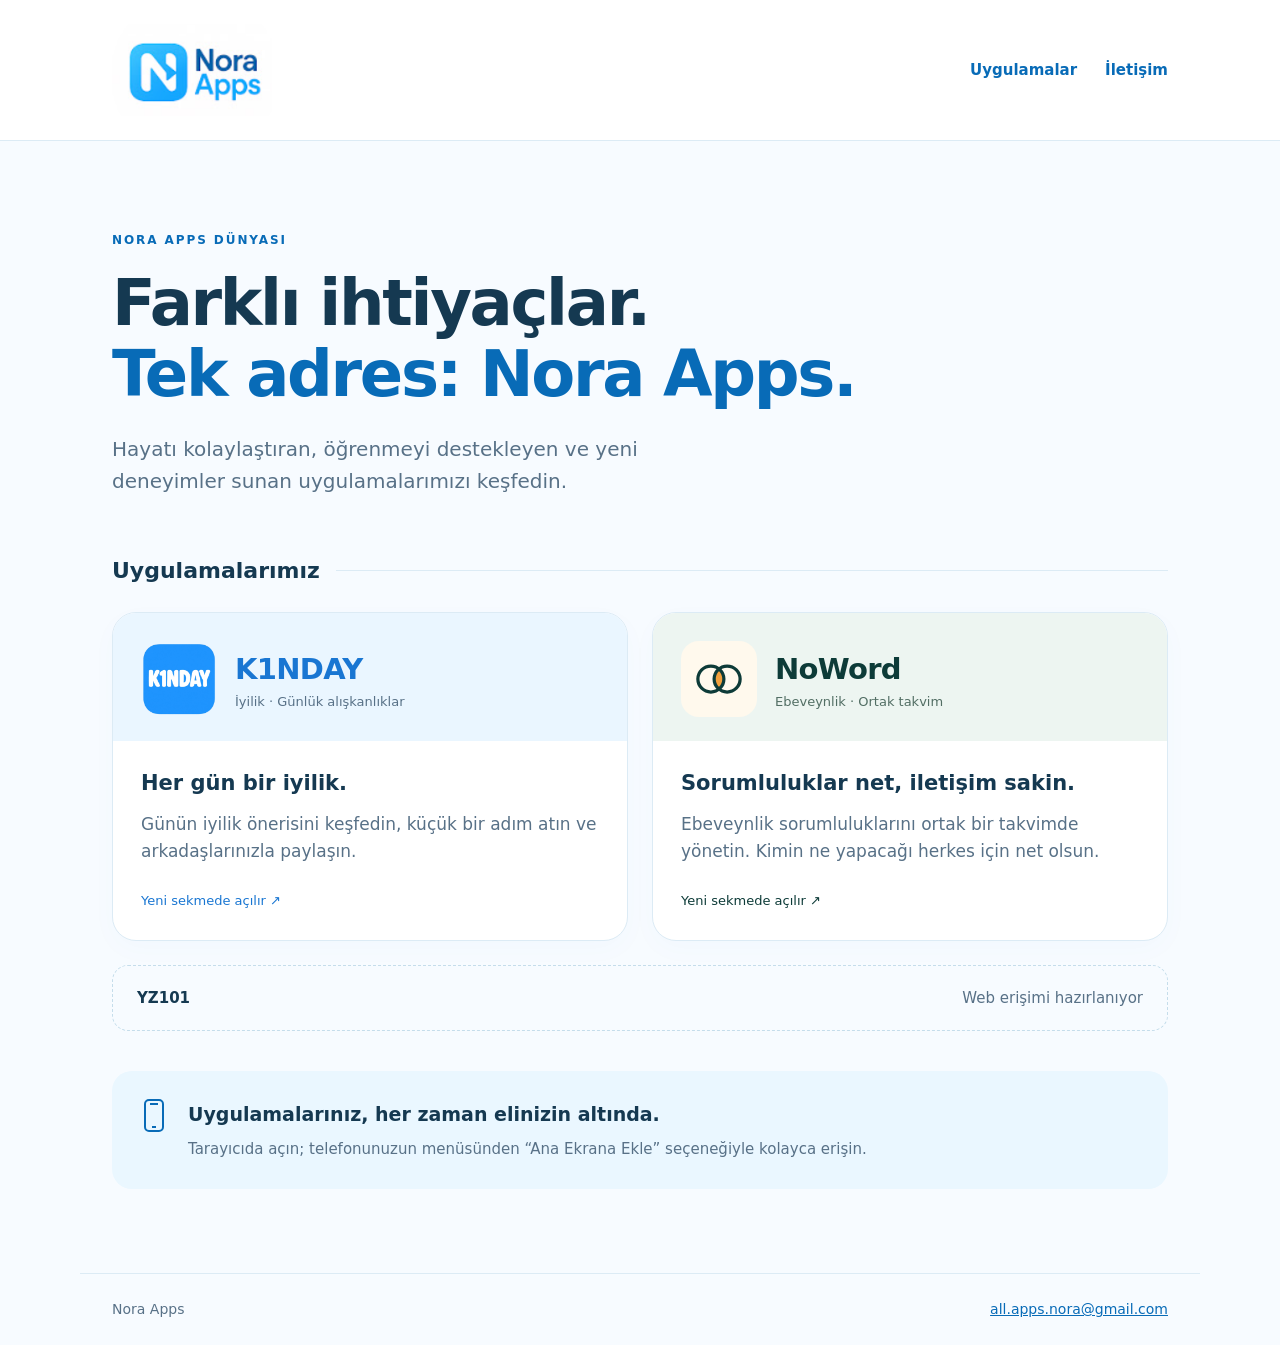
==== portal/index.html @ a81c7e4d "Add Nora Apps portal and gated Firebase Hosting deployment" ====
<!doctype html>
<html lang="tr"><head><meta charset="utf-8"><meta name="viewport" content="width=device-width,initial-scale=1"><title>Nora Apps — Uygulamalarımız</title><meta name="description" content="Nora Apps uygulamalarını keşfedin. Farklı ihtiyaçlar için geliştirilen uygulamalar, tek adreste."><meta name="theme-color" content="#0878cc"><link rel="icon" href="assets/nora-apps.png"><style>
:root{--blue:#086bb7;--cyan:#20bcf1;--ink:#153951;--muted:#587187;--border:#dcebf5}*{box-sizing:border-box}body{margin:0;background:#f7fbff;color:var(--ink);font:17px/1.6 system-ui,-apple-system,Segoe UI,sans-serif}a{color:inherit}header{background:white;border-bottom:1px solid var(--border)}.nav,main,footer{max-width:1120px;margin:auto;padding:24px 32px}.nav{display:flex;align-items:center;justify-content:space-between;gap:24px}.brand{display:block;width:160px;height:auto}.navlinks{display:flex;gap:28px;font-size:15px;font-weight:650}.navlinks a{text-decoration:none;color:var(--blue)}.hero{padding:66px 0 44px;max-width:810px}.eyebrow{text-transform:uppercase;letter-spacing:.16em;font-size:12px;font-weight:750;color:var(--blue)}h1{font-size:clamp(38px,5.5vw,64px);line-height:1.1;letter-spacing:-2.3px;margin:18px 0 24px;font-weight:750}h1 span{color:var(--blue)}.hero p{max-width:640px;color:var(--muted);font-size:20px;margin:0}.section-title{display:flex;align-items:center;gap:16px;margin:12px 0 24px}h2{font-size:22px;margin:0}.line{height:1px;background:var(--border);flex:1}.apps{display:grid;grid-template-columns:1fr 1fr;gap:24px}.app{text-decoration:none;cursor:pointer;--app:#1976d2;--wash:#eaf6ff;background:white;border:1px solid var(--border);border-radius:24px;overflow:hidden;display:flex;flex-direction:column;box-shadow:0 8px 28px #0878cc06}.apphead{padding:28px 28px 24px;background:var(--wash);display:flex;gap:18px;align-items:center}.app-logo{width:76px;height:76px;object-fit:contain;border-radius:18px;flex:none}.app h3{margin:0;color:var(--app);font-size:29px;letter-spacing:-.7px}.category{font-size:13px;color:var(--muted)}.appbody{padding:26px 28px 28px;flex:1;display:flex;flex-direction:column}.appbody h4{font-size:21px;margin:0 0 10px}.appbody p{color:var(--muted);margin:0 0 26px}.button{padding:14px 18px;display:flex;justify-content:space-between;gap:18px;align-items:center;background:var(--app);border-radius:12px;color:white;text-decoration:none;font-weight:650;margin-top:auto}.button:hover{filter:brightness(.93)}.noword{--app:#0d3b38;--wash:#edf5f1}.noword .category{color:#526e64}.noword .button{background:#0d3b38}.nwlogo{background:#fff9ed;padding:12px}.pending{margin-top:24px;padding:20px 24px;border:1px dashed #c5ddeb;border-radius:16px;display:flex;justify-content:space-between;gap:16px;flex-wrap:wrap;color:var(--muted);font-size:15px}.pending strong{color:var(--ink)}.guide{margin:40px 0 20px;padding:28px;background:#eaf7ff;border-radius:20px;display:flex;align-items:start;gap:20px}.guide svg{flex:none;color:var(--blue)}.guide h2{font-size:19px;margin-bottom:8px}.guide p{color:var(--muted);margin:0;font-size:15px}footer{display:flex;justify-content:space-between;gap:18px;flex-wrap:wrap;border-top:1px solid var(--border);font-size:14px;color:var(--muted);margin-top:40px}footer a{color:var(--blue)}a:focus-visible{outline:3px solid #19b9ee;outline-offset:5px}@media(max-width:640px){.nav,main,footer{padding:20px}.brand{width:128px}.navlinks{gap:18px;font-size:13px}.hero{padding:40px 0 34px}h1{letter-spacing:-1.5px}.hero p{font-size:18px}.apps{grid-template-columns:1fr}.apphead{padding:24px}.appbody{padding:24px}.guide{padding:22px;gap:14px}.app-logo{width:66px;height:66px}}@media(prefers-reduced-motion:no-preference){.button{transition:filter .15s}}
.app:hover{border-color:var(--app);box-shadow:0 10px 30px #0878cc18}.app:focus-visible{outline:3px solid var(--app);outline-offset:5px}.open-hint{margin-top:auto;font-size:13px;color:var(--app)}@media(prefers-reduced-motion:no-preference){.app{transition:box-shadow .15s,border-color .15s}}
</style></head><body><header><nav class="nav" aria-label="Ana menü"><a href="/" aria-label="Nora Apps ana sayfa"><img class="brand" src="assets/nora-apps.png" alt="Nora Apps"></a><div class="navlinks"><a href="#uygulamalar">Uygulamalar</a><a href="mailto:all.apps.nora@gmail.com">İletişim</a></div></nav></header><main><section class="hero"><div class="eyebrow">Nora Apps dünyası</div><h1>Farklı ihtiyaçlar.<br><span>Tek adres: Nora Apps.</span></h1><p>Hayatı kolaylaştıran, öğrenmeyi destekleyen ve yeni deneyimler sunan uygulamalarımızı keşfedin.</p></section><div class="section-title" id="uygulamalar"><h2>Uygulamalarımız</h2><span class="line" aria-hidden="true"></span></div><section class="apps" aria-label="Uygulama listesi"><a class="app" href="https://k1nday.web.app/" target="_blank" rel="noopener noreferrer" aria-label="K1NDAY — yeni sekmede açılır"><div class="apphead"><img class="app-logo" src="assets/k1nday.png" alt="K1NDAY logosu"><div><h3>K1NDAY</h3><div class="category">İyilik · Günlük alışkanlıklar</div></div></div><div class="appbody"><h4>Her gün bir iyilik.</h4><p>Günün iyilik önerisini keşfedin, küçük bir adım atın ve arkadaşlarınızla paylaşın.</p><span class="open-hint" aria-hidden="true">Yeni sekmede açılır ↗</span></div></a><a class="app noword" href="https://allappsnora.github.io/noword-site/app/" target="_blank" rel="noopener noreferrer" aria-label="NoWord — yeni sekmede açılır"><div class="apphead"><svg class="app-logo nwlogo" viewBox="0 0 32 22" fill="none" stroke="#0d3b38" stroke-width="2" role="img" aria-label="NoWord logosu"><path d="M16 4.76A8 8 0 0 1 16 17.24A8 8 0 0 1 16 4.76Z" fill="#f2a03d" stroke="none"/><circle cx="11" cy="11" r="8"/><circle cx="21" cy="11" r="8"/></svg><div><h3>NoWord</h3><div class="category">Ebeveynlik · Ortak takvim</div></div></div><div class="appbody"><h4>Sorumluluklar net, iletişim sakin.</h4><p>Ebeveynlik sorumluluklarını ortak bir takvimde yönetin. Kimin ne yapacağı herkes için net olsun.</p><span class="open-hint" aria-hidden="true">Yeni sekmede açılır ↗</span></div></a></section><div class="pending"><strong>YZ101</strong><span>Web erişimi hazırlanıyor</span></div><aside class="guide"><svg width="28" height="34" viewBox="0 0 28 34" fill="none" stroke="currentColor" stroke-width="2" aria-hidden="true"><rect x="5" y="1" width="18" height="31" rx="4"/><path d="M10 5h8M12 28h4"/></svg><div><h2>Uygulamalarınız, her zaman elinizin altında.</h2><p>Tarayıcıda açın; telefonunuzun menüsünden “Ana Ekrana Ekle” seçeneğiyle kolayca erişin.</p></div></aside></main><footer><span>Nora Apps</span><a href="mailto:all.apps.nora@gmail.com">all.apps.nora@gmail.com</a></footer></body></html>
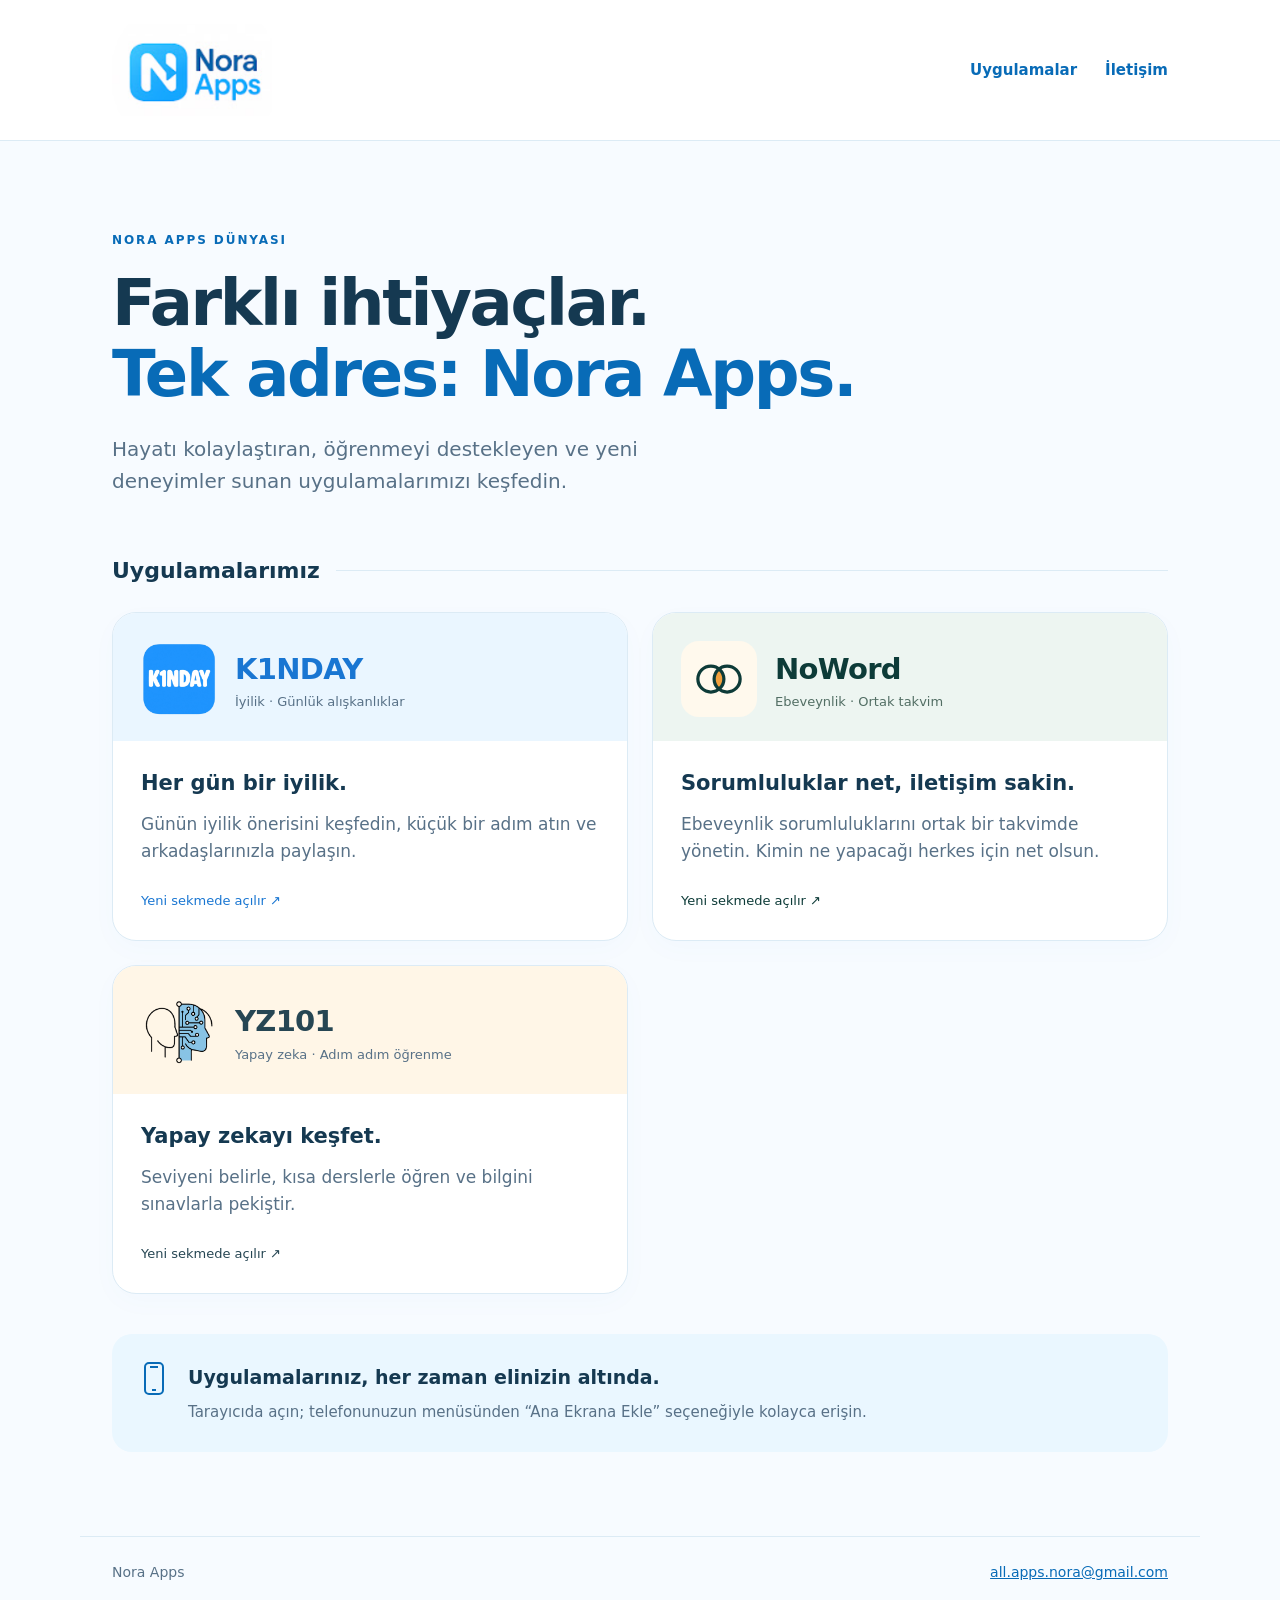
==== commit 0e2806b3: "Publish YZ101 web app and add branded Nora Apps card" ====
--- a/portal/index.html
+++ b/portal/index.html
@@ -2,4 +2,4 @@
 <html lang="tr"><head><meta charset="utf-8"><meta name="viewport" content="width=device-width,initial-scale=1"><title>Nora Apps — Uygulamalarımız</title><meta name="description" content="Nora Apps uygulamalarını keşfedin. Farklı ihtiyaçlar için geliştirilen uygulamalar, tek adreste."><meta name="theme-color" content="#0878cc"><link rel="icon" href="assets/nora-apps.png"><style>
 :root{--blue:#086bb7;--cyan:#20bcf1;--ink:#153951;--muted:#587187;--border:#dcebf5}*{box-sizing:border-box}body{margin:0;background:#f7fbff;color:var(--ink);font:17px/1.6 system-ui,-apple-system,Segoe UI,sans-serif}a{color:inherit}header{background:white;border-bottom:1px solid var(--border)}.nav,main,footer{max-width:1120px;margin:auto;padding:24px 32px}.nav{display:flex;align-items:center;justify-content:space-between;gap:24px}.brand{display:block;width:160px;height:auto}.navlinks{display:flex;gap:28px;font-size:15px;font-weight:650}.navlinks a{text-decoration:none;color:var(--blue)}.hero{padding:66px 0 44px;max-width:810px}.eyebrow{text-transform:uppercase;letter-spacing:.16em;font-size:12px;font-weight:750;color:var(--blue)}h1{font-size:clamp(38px,5.5vw,64px);line-height:1.1;letter-spacing:-2.3px;margin:18px 0 24px;font-weight:750}h1 span{color:var(--blue)}.hero p{max-width:640px;color:var(--muted);font-size:20px;margin:0}.section-title{display:flex;align-items:center;gap:16px;margin:12px 0 24px}h2{font-size:22px;margin:0}.line{height:1px;background:var(--border);flex:1}.apps{display:grid;grid-template-columns:1fr 1fr;gap:24px}.app{text-decoration:none;cursor:pointer;--app:#1976d2;--wash:#eaf6ff;background:white;border:1px solid var(--border);border-radius:24px;overflow:hidden;display:flex;flex-direction:column;box-shadow:0 8px 28px #0878cc06}.apphead{padding:28px 28px 24px;background:var(--wash);display:flex;gap:18px;align-items:center}.app-logo{width:76px;height:76px;object-fit:contain;border-radius:18px;flex:none}.app h3{margin:0;color:var(--app);font-size:29px;letter-spacing:-.7px}.category{font-size:13px;color:var(--muted)}.appbody{padding:26px 28px 28px;flex:1;display:flex;flex-direction:column}.appbody h4{font-size:21px;margin:0 0 10px}.appbody p{color:var(--muted);margin:0 0 26px}.button{padding:14px 18px;display:flex;justify-content:space-between;gap:18px;align-items:center;background:var(--app);border-radius:12px;color:white;text-decoration:none;font-weight:650;margin-top:auto}.button:hover{filter:brightness(.93)}.noword{--app:#0d3b38;--wash:#edf5f1}.noword .category{color:#526e64}.noword .button{background:#0d3b38}.nwlogo{background:#fff9ed;padding:12px}.pending{margin-top:24px;padding:20px 24px;border:1px dashed #c5ddeb;border-radius:16px;display:flex;justify-content:space-between;gap:16px;flex-wrap:wrap;color:var(--muted);font-size:15px}.pending strong{color:var(--ink)}.guide{margin:40px 0 20px;padding:28px;background:#eaf7ff;border-radius:20px;display:flex;align-items:start;gap:20px}.guide svg{flex:none;color:var(--blue)}.guide h2{font-size:19px;margin-bottom:8px}.guide p{color:var(--muted);margin:0;font-size:15px}footer{display:flex;justify-content:space-between;gap:18px;flex-wrap:wrap;border-top:1px solid var(--border);font-size:14px;color:var(--muted);margin-top:40px}footer a{color:var(--blue)}a:focus-visible{outline:3px solid #19b9ee;outline-offset:5px}@media(max-width:640px){.nav,main,footer{padding:20px}.brand{width:128px}.navlinks{gap:18px;font-size:13px}.hero{padding:40px 0 34px}h1{letter-spacing:-1.5px}.hero p{font-size:18px}.apps{grid-template-columns:1fr}.apphead{padding:24px}.appbody{padding:24px}.guide{padding:22px;gap:14px}.app-logo{width:66px;height:66px}}@media(prefers-reduced-motion:no-preference){.button{transition:filter .15s}}
 .app:hover{border-color:var(--app);box-shadow:0 10px 30px #0878cc18}.app:focus-visible{outline:3px solid var(--app);outline-offset:5px}.open-hint{margin-top:auto;font-size:13px;color:var(--app)}@media(prefers-reduced-motion:no-preference){.app{transition:box-shadow .15s,border-color .15s}}
-</style></head><body><header><nav class="nav" aria-label="Ana menü"><a href="/" aria-label="Nora Apps ana sayfa"><img class="brand" src="assets/nora-apps.png" alt="Nora Apps"></a><div class="navlinks"><a href="#uygulamalar">Uygulamalar</a><a href="mailto:all.apps.nora@gmail.com">İletişim</a></div></nav></header><main><section class="hero"><div class="eyebrow">Nora Apps dünyası</div><h1>Farklı ihtiyaçlar.<br><span>Tek adres: Nora Apps.</span></h1><p>Hayatı kolaylaştıran, öğrenmeyi destekleyen ve yeni deneyimler sunan uygulamalarımızı keşfedin.</p></section><div class="section-title" id="uygulamalar"><h2>Uygulamalarımız</h2><span class="line" aria-hidden="true"></span></div><section class="apps" aria-label="Uygulama listesi"><a class="app" href="https://k1nday.web.app/" target="_blank" rel="noopener noreferrer" aria-label="K1NDAY — yeni sekmede açılır"><div class="apphead"><img class="app-logo" src="assets/k1nday.png" alt="K1NDAY logosu"><div><h3>K1NDAY</h3><div class="category">İyilik · Günlük alışkanlıklar</div></div></div><div class="appbody"><h4>Her gün bir iyilik.</h4><p>Günün iyilik önerisini keşfedin, küçük bir adım atın ve arkadaşlarınızla paylaşın.</p><span class="open-hint" aria-hidden="true">Yeni sekmede açılır ↗</span></div></a><a class="app noword" href="https://allappsnora.github.io/noword-site/app/" target="_blank" rel="noopener noreferrer" aria-label="NoWord — yeni sekmede açılır"><div class="apphead"><svg class="app-logo nwlogo" viewBox="0 0 32 22" fill="none" stroke="#0d3b38" stroke-width="2" role="img" aria-label="NoWord logosu"><path d="M16 4.76A8 8 0 0 1 16 17.24A8 8 0 0 1 16 4.76Z" fill="#f2a03d" stroke="none"/><circle cx="11" cy="11" r="8"/><circle cx="21" cy="11" r="8"/></svg><div><h3>NoWord</h3><div class="category">Ebeveynlik · Ortak takvim</div></div></div><div class="appbody"><h4>Sorumluluklar net, iletişim sakin.</h4><p>Ebeveynlik sorumluluklarını ortak bir takvimde yönetin. Kimin ne yapacağı herkes için net olsun.</p><span class="open-hint" aria-hidden="true">Yeni sekmede açılır ↗</span></div></a></section><div class="pending"><strong>YZ101</strong><span>Web erişimi hazırlanıyor</span></div><aside class="guide"><svg width="28" height="34" viewBox="0 0 28 34" fill="none" stroke="currentColor" stroke-width="2" aria-hidden="true"><rect x="5" y="1" width="18" height="31" rx="4"/><path d="M10 5h8M12 28h4"/></svg><div><h2>Uygulamalarınız, her zaman elinizin altında.</h2><p>Tarayıcıda açın; telefonunuzun menüsünden “Ana Ekrana Ekle” seçeneğiyle kolayca erişin.</p></div></aside></main><footer><span>Nora Apps</span><a href="mailto:all.apps.nora@gmail.com">all.apps.nora@gmail.com</a></footer></body></html>
+</style></head><body><header><nav class="nav" aria-label="Ana menü"><a href="/" aria-label="Nora Apps ana sayfa"><img class="brand" src="assets/nora-apps.png" alt="Nora Apps"></a><div class="navlinks"><a href="#uygulamalar">Uygulamalar</a><a href="mailto:all.apps.nora@gmail.com">İletişim</a></div></nav></header><main><section class="hero"><div class="eyebrow">Nora Apps dünyası</div><h1>Farklı ihtiyaçlar.<br><span>Tek adres: Nora Apps.</span></h1><p>Hayatı kolaylaştıran, öğrenmeyi destekleyen ve yeni deneyimler sunan uygulamalarımızı keşfedin.</p></section><div class="section-title" id="uygulamalar"><h2>Uygulamalarımız</h2><span class="line" aria-hidden="true"></span></div><section class="apps" aria-label="Uygulama listesi"><a class="app" href="https://k1nday.web.app/" target="_blank" rel="noopener noreferrer" aria-label="K1NDAY — yeni sekmede açılır"><div class="apphead"><img class="app-logo" src="assets/k1nday.png" alt="K1NDAY logosu"><div><h3>K1NDAY</h3><div class="category">İyilik · Günlük alışkanlıklar</div></div></div><div class="appbody"><h4>Her gün bir iyilik.</h4><p>Günün iyilik önerisini keşfedin, küçük bir adım atın ve arkadaşlarınızla paylaşın.</p><span class="open-hint" aria-hidden="true">Yeni sekmede açılır ↗</span></div></a><a class="app noword" href="https://noword.web.app/" target="_blank" rel="noopener noreferrer" aria-label="NoWord — yeni sekmede açılır"><div class="apphead"><svg class="app-logo nwlogo" viewBox="0 0 32 22" fill="none" stroke="#0d3b38" stroke-width="2" role="img" aria-label="NoWord logosu"><path d="M16 4.76A8 8 0 0 1 16 17.24A8 8 0 0 1 16 4.76Z" fill="#f2a03d" stroke="none"/><circle cx="11" cy="11" r="8"/><circle cx="21" cy="11" r="8"/></svg><div><h3>NoWord</h3><div class="category">Ebeveynlik · Ortak takvim</div></div></div><div class="appbody"><h4>Sorumluluklar net, iletişim sakin.</h4><p>Ebeveynlik sorumluluklarını ortak bir takvimde yönetin. Kimin ne yapacağı herkes için net olsun.</p><span class="open-hint" aria-hidden="true">Yeni sekmede açılır ↗</span></div></a><a class="app" style="--app:#264653;--wash:#fff6e7" href="https://noraapps.web.app/yz101/" target="_blank" rel="noopener noreferrer" aria-label="YZ101 — yeni sekmede açılır"><div class="apphead"><img class="app-logo" src="yz101/logo.png" alt="YZ101 logosu"><div><h3>YZ101</h3><div class="category">Yapay zeka · Adım adım öğrenme</div></div></div><div class="appbody"><h4>Yapay zekayı keşfet.</h4><p>Seviyeni belirle, kısa derslerle öğren ve bilgini sınavlarla pekiştir.</p><span class="open-hint" aria-hidden="true">Yeni sekmede açılır ↗</span></div></a></section><aside class="guide"><svg width="28" height="34" viewBox="0 0 28 34" fill="none" stroke="currentColor" stroke-width="2" aria-hidden="true"><rect x="5" y="1" width="18" height="31" rx="4"/><path d="M10 5h8M12 28h4"/></svg><div><h2>Uygulamalarınız, her zaman elinizin altında.</h2><p>Tarayıcıda açın; telefonunuzun menüsünden “Ana Ekrana Ekle” seçeneğiyle kolayca erişin.</p></div></aside></main><footer><span>Nora Apps</span><a href="mailto:all.apps.nora@gmail.com">all.apps.nora@gmail.com</a></footer></body></html>
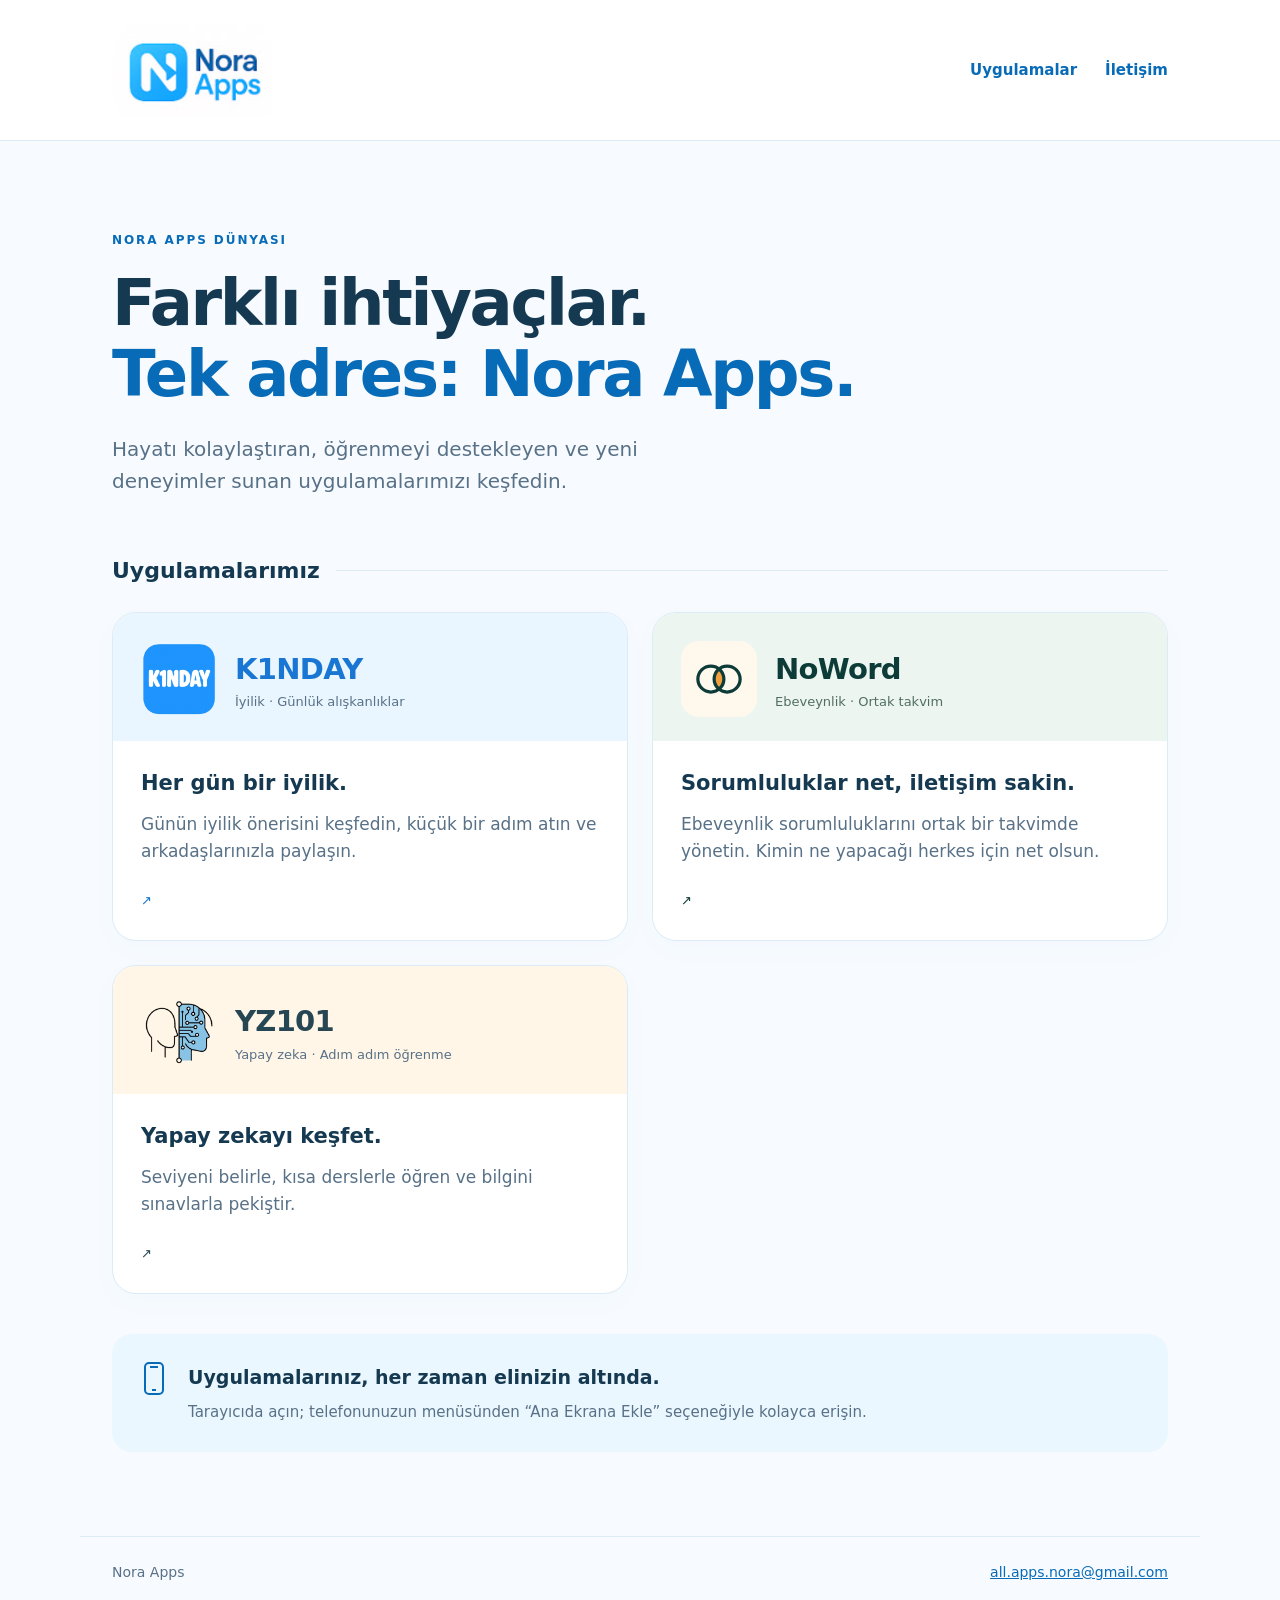
==== commit 6ba1c559: "Simplify app cards and add Nora Apps recovery email design" ====
--- a/portal/index.html
+++ b/portal/index.html
@@ -2,4 +2,4 @@
 <html lang="tr"><head><meta charset="utf-8"><meta name="viewport" content="width=device-width,initial-scale=1"><title>Nora Apps — Uygulamalarımız</title><meta name="description" content="Nora Apps uygulamalarını keşfedin. Farklı ihtiyaçlar için geliştirilen uygulamalar, tek adreste."><meta name="theme-color" content="#0878cc"><link rel="icon" href="assets/nora-apps.png"><style>
 :root{--blue:#086bb7;--cyan:#20bcf1;--ink:#153951;--muted:#587187;--border:#dcebf5}*{box-sizing:border-box}body{margin:0;background:#f7fbff;color:var(--ink);font:17px/1.6 system-ui,-apple-system,Segoe UI,sans-serif}a{color:inherit}header{background:white;border-bottom:1px solid var(--border)}.nav,main,footer{max-width:1120px;margin:auto;padding:24px 32px}.nav{display:flex;align-items:center;justify-content:space-between;gap:24px}.brand{display:block;width:160px;height:auto}.navlinks{display:flex;gap:28px;font-size:15px;font-weight:650}.navlinks a{text-decoration:none;color:var(--blue)}.hero{padding:66px 0 44px;max-width:810px}.eyebrow{text-transform:uppercase;letter-spacing:.16em;font-size:12px;font-weight:750;color:var(--blue)}h1{font-size:clamp(38px,5.5vw,64px);line-height:1.1;letter-spacing:-2.3px;margin:18px 0 24px;font-weight:750}h1 span{color:var(--blue)}.hero p{max-width:640px;color:var(--muted);font-size:20px;margin:0}.section-title{display:flex;align-items:center;gap:16px;margin:12px 0 24px}h2{font-size:22px;margin:0}.line{height:1px;background:var(--border);flex:1}.apps{display:grid;grid-template-columns:1fr 1fr;gap:24px}.app{text-decoration:none;cursor:pointer;--app:#1976d2;--wash:#eaf6ff;background:white;border:1px solid var(--border);border-radius:24px;overflow:hidden;display:flex;flex-direction:column;box-shadow:0 8px 28px #0878cc06}.apphead{padding:28px 28px 24px;background:var(--wash);display:flex;gap:18px;align-items:center}.app-logo{width:76px;height:76px;object-fit:contain;border-radius:18px;flex:none}.app h3{margin:0;color:var(--app);font-size:29px;letter-spacing:-.7px}.category{font-size:13px;color:var(--muted)}.appbody{padding:26px 28px 28px;flex:1;display:flex;flex-direction:column}.appbody h4{font-size:21px;margin:0 0 10px}.appbody p{color:var(--muted);margin:0 0 26px}.button{padding:14px 18px;display:flex;justify-content:space-between;gap:18px;align-items:center;background:var(--app);border-radius:12px;color:white;text-decoration:none;font-weight:650;margin-top:auto}.button:hover{filter:brightness(.93)}.noword{--app:#0d3b38;--wash:#edf5f1}.noword .category{color:#526e64}.noword .button{background:#0d3b38}.nwlogo{background:#fff9ed;padding:12px}.pending{margin-top:24px;padding:20px 24px;border:1px dashed #c5ddeb;border-radius:16px;display:flex;justify-content:space-between;gap:16px;flex-wrap:wrap;color:var(--muted);font-size:15px}.pending strong{color:var(--ink)}.guide{margin:40px 0 20px;padding:28px;background:#eaf7ff;border-radius:20px;display:flex;align-items:start;gap:20px}.guide svg{flex:none;color:var(--blue)}.guide h2{font-size:19px;margin-bottom:8px}.guide p{color:var(--muted);margin:0;font-size:15px}footer{display:flex;justify-content:space-between;gap:18px;flex-wrap:wrap;border-top:1px solid var(--border);font-size:14px;color:var(--muted);margin-top:40px}footer a{color:var(--blue)}a:focus-visible{outline:3px solid #19b9ee;outline-offset:5px}@media(max-width:640px){.nav,main,footer{padding:20px}.brand{width:128px}.navlinks{gap:18px;font-size:13px}.hero{padding:40px 0 34px}h1{letter-spacing:-1.5px}.hero p{font-size:18px}.apps{grid-template-columns:1fr}.apphead{padding:24px}.appbody{padding:24px}.guide{padding:22px;gap:14px}.app-logo{width:66px;height:66px}}@media(prefers-reduced-motion:no-preference){.button{transition:filter .15s}}
 .app:hover{border-color:var(--app);box-shadow:0 10px 30px #0878cc18}.app:focus-visible{outline:3px solid var(--app);outline-offset:5px}.open-hint{margin-top:auto;font-size:13px;color:var(--app)}@media(prefers-reduced-motion:no-preference){.app{transition:box-shadow .15s,border-color .15s}}
-</style></head><body><header><nav class="nav" aria-label="Ana menü"><a href="/" aria-label="Nora Apps ana sayfa"><img class="brand" src="assets/nora-apps.png" alt="Nora Apps"></a><div class="navlinks"><a href="#uygulamalar">Uygulamalar</a><a href="mailto:all.apps.nora@gmail.com">İletişim</a></div></nav></header><main><section class="hero"><div class="eyebrow">Nora Apps dünyası</div><h1>Farklı ihtiyaçlar.<br><span>Tek adres: Nora Apps.</span></h1><p>Hayatı kolaylaştıran, öğrenmeyi destekleyen ve yeni deneyimler sunan uygulamalarımızı keşfedin.</p></section><div class="section-title" id="uygulamalar"><h2>Uygulamalarımız</h2><span class="line" aria-hidden="true"></span></div><section class="apps" aria-label="Uygulama listesi"><a class="app" href="https://k1nday.web.app/" target="_blank" rel="noopener noreferrer" aria-label="K1NDAY — yeni sekmede açılır"><div class="apphead"><img class="app-logo" src="assets/k1nday.png" alt="K1NDAY logosu"><div><h3>K1NDAY</h3><div class="category">İyilik · Günlük alışkanlıklar</div></div></div><div class="appbody"><h4>Her gün bir iyilik.</h4><p>Günün iyilik önerisini keşfedin, küçük bir adım atın ve arkadaşlarınızla paylaşın.</p><span class="open-hint" aria-hidden="true">Yeni sekmede açılır ↗</span></div></a><a class="app noword" href="https://noword.web.app/" target="_blank" rel="noopener noreferrer" aria-label="NoWord — yeni sekmede açılır"><div class="apphead"><svg class="app-logo nwlogo" viewBox="0 0 32 22" fill="none" stroke="#0d3b38" stroke-width="2" role="img" aria-label="NoWord logosu"><path d="M16 4.76A8 8 0 0 1 16 17.24A8 8 0 0 1 16 4.76Z" fill="#f2a03d" stroke="none"/><circle cx="11" cy="11" r="8"/><circle cx="21" cy="11" r="8"/></svg><div><h3>NoWord</h3><div class="category">Ebeveynlik · Ortak takvim</div></div></div><div class="appbody"><h4>Sorumluluklar net, iletişim sakin.</h4><p>Ebeveynlik sorumluluklarını ortak bir takvimde yönetin. Kimin ne yapacağı herkes için net olsun.</p><span class="open-hint" aria-hidden="true">Yeni sekmede açılır ↗</span></div></a><a class="app" style="--app:#264653;--wash:#fff6e7" href="https://noraapps.web.app/yz101/" target="_blank" rel="noopener noreferrer" aria-label="YZ101 — yeni sekmede açılır"><div class="apphead"><img class="app-logo" src="yz101/logo.png" alt="YZ101 logosu"><div><h3>YZ101</h3><div class="category">Yapay zeka · Adım adım öğrenme</div></div></div><div class="appbody"><h4>Yapay zekayı keşfet.</h4><p>Seviyeni belirle, kısa derslerle öğren ve bilgini sınavlarla pekiştir.</p><span class="open-hint" aria-hidden="true">Yeni sekmede açılır ↗</span></div></a></section><aside class="guide"><svg width="28" height="34" viewBox="0 0 28 34" fill="none" stroke="currentColor" stroke-width="2" aria-hidden="true"><rect x="5" y="1" width="18" height="31" rx="4"/><path d="M10 5h8M12 28h4"/></svg><div><h2>Uygulamalarınız, her zaman elinizin altında.</h2><p>Tarayıcıda açın; telefonunuzun menüsünden “Ana Ekrana Ekle” seçeneğiyle kolayca erişin.</p></div></aside></main><footer><span>Nora Apps</span><a href="mailto:all.apps.nora@gmail.com">all.apps.nora@gmail.com</a></footer></body></html>
+</style></head><body><header><nav class="nav" aria-label="Ana menü"><a href="/" aria-label="Nora Apps ana sayfa"><img class="brand" src="assets/nora-apps.png" alt="Nora Apps"></a><div class="navlinks"><a href="#uygulamalar">Uygulamalar</a><a href="mailto:all.apps.nora@gmail.com">İletişim</a></div></nav></header><main><section class="hero"><div class="eyebrow">Nora Apps dünyası</div><h1>Farklı ihtiyaçlar.<br><span>Tek adres: Nora Apps.</span></h1><p>Hayatı kolaylaştıran, öğrenmeyi destekleyen ve yeni deneyimler sunan uygulamalarımızı keşfedin.</p></section><div class="section-title" id="uygulamalar"><h2>Uygulamalarımız</h2><span class="line" aria-hidden="true"></span></div><section class="apps" aria-label="Uygulama listesi"><a class="app" href="https://k1nday.web.app/" target="_blank" rel="noopener noreferrer" aria-label="K1NDAY — yeni sekmede açılır"><div class="apphead"><img class="app-logo" src="assets/k1nday.png" alt="K1NDAY logosu"><div><h3>K1NDAY</h3><div class="category">İyilik · Günlük alışkanlıklar</div></div></div><div class="appbody"><h4>Her gün bir iyilik.</h4><p>Günün iyilik önerisini keşfedin, küçük bir adım atın ve arkadaşlarınızla paylaşın.</p><span class="open-hint" aria-hidden="true">↗</span></div></a><a class="app noword" href="https://noword.web.app/" target="_blank" rel="noopener noreferrer" aria-label="NoWord — yeni sekmede açılır"><div class="apphead"><svg class="app-logo nwlogo" viewBox="0 0 32 22" fill="none" stroke="#0d3b38" stroke-width="2" role="img" aria-label="NoWord logosu"><path d="M16 4.76A8 8 0 0 1 16 17.24A8 8 0 0 1 16 4.76Z" fill="#f2a03d" stroke="none"/><circle cx="11" cy="11" r="8"/><circle cx="21" cy="11" r="8"/></svg><div><h3>NoWord</h3><div class="category">Ebeveynlik · Ortak takvim</div></div></div><div class="appbody"><h4>Sorumluluklar net, iletişim sakin.</h4><p>Ebeveynlik sorumluluklarını ortak bir takvimde yönetin. Kimin ne yapacağı herkes için net olsun.</p><span class="open-hint" aria-hidden="true">↗</span></div></a><a class="app" style="--app:#264653;--wash:#fff6e7" href="https://noraapps.web.app/yz101/" target="_blank" rel="noopener noreferrer" aria-label="YZ101 — yeni sekmede açılır"><div class="apphead"><img class="app-logo" src="yz101/logo.png" alt="YZ101 logosu"><div><h3>YZ101</h3><div class="category">Yapay zeka · Adım adım öğrenme</div></div></div><div class="appbody"><h4>Yapay zekayı keşfet.</h4><p>Seviyeni belirle, kısa derslerle öğren ve bilgini sınavlarla pekiştir.</p><span class="open-hint" aria-hidden="true">↗</span></div></a></section><aside class="guide"><svg width="28" height="34" viewBox="0 0 28 34" fill="none" stroke="currentColor" stroke-width="2" aria-hidden="true"><rect x="5" y="1" width="18" height="31" rx="4"/><path d="M10 5h8M12 28h4"/></svg><div><h2>Uygulamalarınız, her zaman elinizin altında.</h2><p>Tarayıcıda açın; telefonunuzun menüsünden “Ana Ekrana Ekle” seçeneğiyle kolayca erişin.</p></div></aside></main><footer><span>Nora Apps</span><a href="mailto:all.apps.nora@gmail.com">all.apps.nora@gmail.com</a></footer></body></html>
